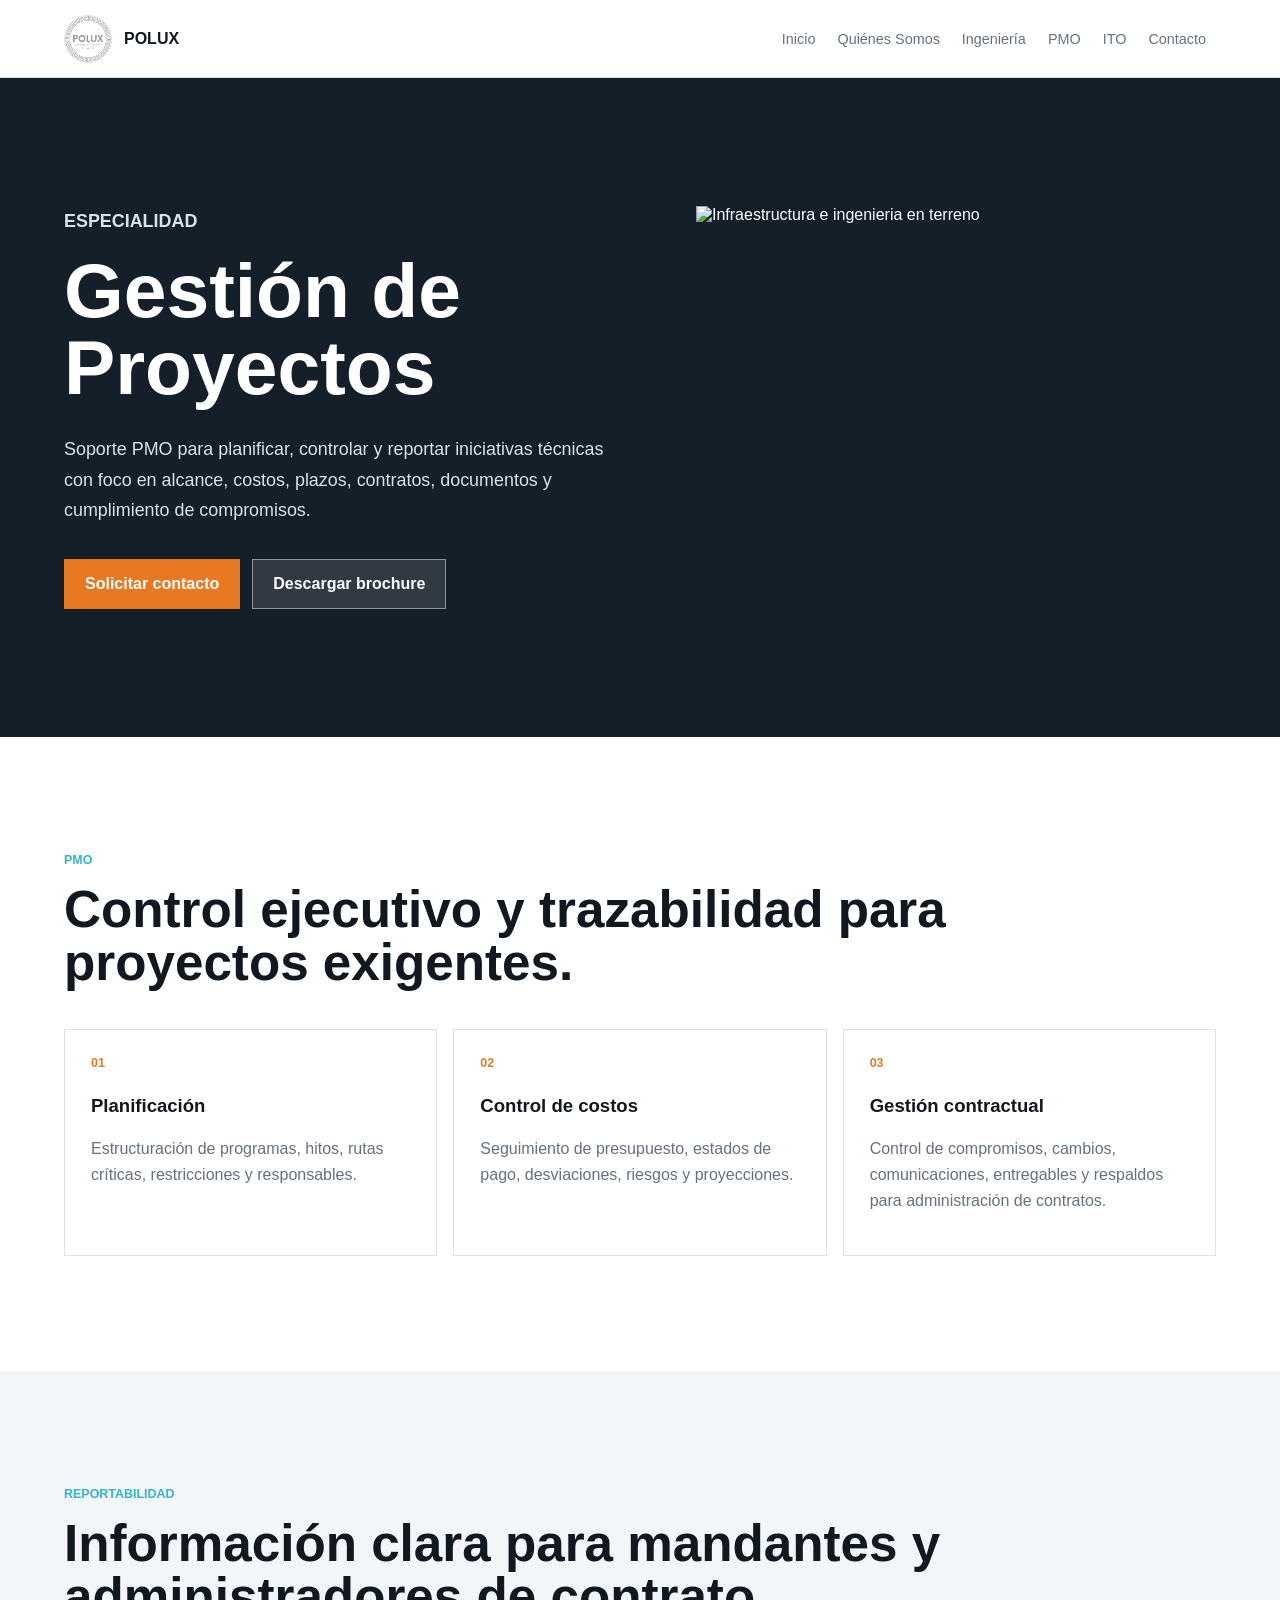
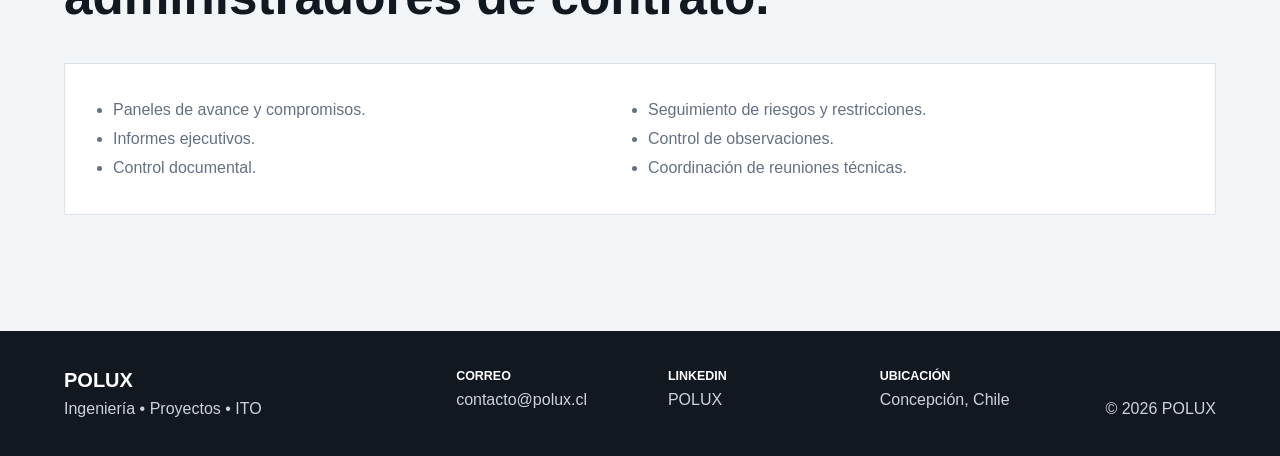
==== gestion-proyectos.html @ d5faa6ae "Elevar sitio a consultora corporativa" ====
<!doctype html>
<html lang="es">
  <head>
    <meta charset="UTF-8" />
    <meta name="viewport" content="width=device-width, initial-scale=1.0" />
    <meta name="description" content="Gestion de proyectos, PMO, planificacion, control de costos, gestion contractual y documental para proyectos industriales." />
    <meta property="og:title" content="Gesti&oacute;n de Proyectos | POLUX" />
    <meta property="og:description" content="PMO, control de costos, planificacion, gestion contractual y reportabilidad ejecutiva." />
    <meta property="og:type" content="website" />
    <meta property="og:url" content="https://polux-proyectos.vercel.app/gestion-proyectos.html" />
    <link rel="canonical" href="https://polux-proyectos.vercel.app/gestion-proyectos.html" />
    <link rel="icon" href="/favicon.svg" type="image/svg+xml" />
    <link rel="stylesheet" href="styles.css" />
    <title>Gesti&oacute;n de Proyectos | POLUX</title>
  </head>
  <body>
    <header class="site-header">
      <a class="brand" href="index.html#inicio" aria-label="Ir al inicio"><img src="Captura%20de%20pantalla%202025-06-12%20125804.jpg" alt="POLUX" /><span>POLUX</span></a>
      <nav aria-label="Navegacion principal"><a href="index.html#inicio">Inicio</a><a href="index.html#quienes-somos">Qui&eacute;nes Somos</a><a href="ingenieria.html">Ingenier&iacute;a</a><a href="gestion-proyectos.html">PMO</a><a href="ito.html">ITO</a><a href="index.html#contacto">Contacto</a></nav>
    </header>
    <main>
      <section class="service-page-hero">
        <div>
          <p class="eyebrow">Especialidad</p>
          <h1>Gesti&oacute;n de Proyectos</h1>
          <p>Soporte PMO para planificar, controlar y reportar iniciativas t&eacute;cnicas con foco en alcance, costos, plazos, contratos, documentos y cumplimiento de compromisos.</p>
          <div class="hero-actions"><a class="button primary" href="index.html#contacto">Solicitar contacto</a><a class="button secondary" href="brochure-polux.pdf" download>Descargar brochure</a></div>
        </div>
        <img src="https://images.pexels.com/photos/27151841/pexels-photo-27151841.jpeg?auto=compress&cs=tinysrgb&w=1200" alt="Infraestructura e ingenieria en terreno" />
      </section>
      <section class="section">
        <div class="section-heading"><p class="eyebrow">PMO</p><h2>Control ejecutivo y trazabilidad para proyectos exigentes.</h2></div>
        <div class="detail-grid">
          <article class="detail-card"><span>01</span><h3>Planificaci&oacute;n</h3><p>Estructuraci&oacute;n de programas, hitos, rutas cr&iacute;ticas, restricciones y responsables.</p></article>
          <article class="detail-card"><span>02</span><h3>Control de costos</h3><p>Seguimiento de presupuesto, estados de pago, desviaciones, riesgos y proyecciones.</p></article>
          <article class="detail-card"><span>03</span><h3>Gesti&oacute;n contractual</h3><p>Control de compromisos, cambios, comunicaciones, entregables y respaldos para administraci&oacute;n de contratos.</p></article>
        </div>
      </section>
      <section class="section deliverables-section">
        <div class="section-heading"><p class="eyebrow">Reportabilidad</p><h2>Informaci&oacute;n clara para mandantes y administradores de contrato.</h2></div>
        <ul class="deliverables-list">
          <li>Paneles de avance y compromisos.</li>
          <li>Informes ejecutivos.</li>
          <li>Control documental.</li>
          <li>Seguimiento de riesgos y restricciones.</li>
          <li>Control de observaciones.</li>
          <li>Coordinaci&oacute;n de reuniones t&eacute;cnicas.</li>
        </ul>
      </section>
    </main>
    <footer class="site-footer"><div class="footer-brand"><span>POLUX</span><p>Ingenier&iacute;a &bull; Proyectos &bull; ITO</p></div><div class="footer-grid"><div><strong>Correo</strong><a href="mailto:contacto@polux.cl">contacto@polux.cl</a></div><div><strong>LinkedIn</strong><span>POLUX</span></div><div><strong>Ubicaci&oacute;n</strong><span>Concepci&oacute;n, Chile</span></div></div><p class="copyright">&copy; 2026 POLUX</p></footer>
  </body>
</html>
---- styles.css ----
:root {
  --ink: #111820;
  --graphite: #202832;
  --muted: #647181;
  --line: #dce2e8;
  --surface: #ffffff;
  --soft: #f3f6f8;
  --blue: #0b3558;
  --blue-2: #124e7f;
  --cyan: #35b6c8;
  --orange: #e87922;
  --dark: #151f29;
  --shadow: 0 24px 70px rgba(17, 24, 32, 0.18);
}

* {
  box-sizing: border-box;
}

html {
  scroll-behavior: smooth;
}

body {
  background: var(--surface);
  color: var(--ink);
  font-family: "Segoe UI", Arial, Helvetica, sans-serif;
  margin: 0;
}

a {
  color: inherit;
  text-decoration: none;
}

img {
  display: block;
  max-width: 100%;
}

.site-header {
  align-items: center;
  background: rgba(255, 255, 255, 0.96);
  border-bottom: 1px solid var(--line);
  display: flex;
  gap: 24px;
  justify-content: space-between;
  min-height: 78px;
  padding: 12px clamp(20px, 5vw, 72px);
  position: sticky;
  top: 0;
  z-index: 20;
}

.brand {
  align-items: center;
  display: flex;
  flex: 0 0 auto;
  gap: 12px;
  font-weight: 800;
}

.brand img {
  border: 1px solid var(--line);
  border-radius: 50%;
  height: 48px;
  object-fit: cover;
  width: 48px;
}

.site-header nav {
  align-items: center;
  display: flex;
  flex-wrap: wrap;
  gap: 2px;
  justify-content: flex-end;
}

.site-header nav a {
  color: var(--muted);
  font-size: 0.9rem;
  padding: 10px;
}

.site-header nav a:hover {
  color: var(--blue);
}

.hero {
  display: grid;
  grid-template-columns: minmax(0, 1fr) minmax(282px, 392px);
  min-height: calc(108vh - 78px);
  overflow: hidden;
  padding: clamp(58px, 8vw, 112px) clamp(20px, 5vw, 72px) clamp(48px, 6vw, 80px);
  position: relative;
}

.hero-media,
.hero-overlay {
  inset: 0;
  position: absolute;
}

.hero-media img {
  filter: saturate(0.9) contrast(1.12);
  height: 100%;
  object-fit: cover;
  width: 100%;
}

.hero-overlay {
  background:
    linear-gradient(90deg, rgba(9, 17, 25, 0.95) 0%, rgba(9, 17, 25, 0.82) 48%, rgba(9, 17, 25, 0.48) 100%),
    linear-gradient(180deg, rgba(11, 53, 88, 0.04), rgba(11, 53, 88, 0.36));
}

.hero-content,
.hero-panel {
  animation: rise 560ms ease both;
  position: relative;
  z-index: 1;
}

.hero-content {
  align-self: center;
  max-width: 900px;
}

.eyebrow {
  color: var(--cyan);
  font-size: 0.78rem;
  font-weight: 800;
  margin: 0 0 16px;
  text-transform: uppercase;
}

h1,
h2,
h3,
p {
  margin-top: 0;
}

h1 {
  color: #fff;
  font-size: clamp(4.2rem, 13vw, 10.5rem);
  letter-spacing: 0;
  line-height: 0.82;
  margin-bottom: 28px;
  max-width: 960px;
}

.hero-title {
  color: #fff;
  font-size: clamp(1.55rem, 3.1vw, 3rem);
  font-weight: 800;
  line-height: 1.08;
  margin-bottom: 22px;
  max-width: 860px;
}

h2 {
  color: var(--ink);
  font-size: clamp(2rem, 4vw, 3.25rem);
  line-height: 1.04;
  margin-bottom: 0;
}

h3 {
  font-size: 1.16rem;
  line-height: 1.28;
}

.lead {
  color: #edf3f8;
  font-size: clamp(1.08rem, 1.8vw, 1.35rem);
  line-height: 1.62;
  max-width: 720px;
}

.hero-actions {
  display: flex;
  flex-wrap: wrap;
  gap: 12px;
  margin-top: 34px;
}

.button,
.contact-form button {
  border: 1px solid transparent;
  cursor: pointer;
  display: inline-flex;
  font-weight: 800;
  justify-content: center;
  min-height: 48px;
  padding: 15px 20px;
  transition: transform 180ms ease, background 180ms ease, border-color 180ms ease;
}

.button.primary,
.contact-form button {
  background: var(--orange);
  color: #fff;
}

.button.secondary {
  background: rgba(255, 255, 255, 0.12);
  border-color: rgba(255, 255, 255, 0.45);
  color: #fff;
}

.button:hover,
.contact-form button:hover {
  transform: translateY(-1px);
}

.hero-panel {
  align-self: end;
  background: rgba(255, 255, 255, 0.94);
  border: 1px solid rgba(255, 255, 255, 0.7);
  box-shadow: var(--shadow);
  padding: 24px;
}

.hero-panel img {
  border-radius: 50%;
  filter: grayscale(1);
  height: 106px;
  margin-bottom: 20px;
  object-fit: cover;
  width: 106px;
}

.hero-panel p {
  color: var(--dark);
  font-size: 1.14rem;
  font-weight: 800;
  line-height: 1.3;
}

.hero-panel dl {
  border-top: 1px solid var(--line);
  margin: 20px 0 0;
  padding-top: 12px;
}

.hero-panel div {
  display: grid;
  gap: 10px;
  grid-template-columns: 96px 1fr;
  padding: 10px 0;
}

.hero-panel dt {
  color: var(--blue);
  font-size: 0.75rem;
  font-weight: 800;
  text-transform: uppercase;
}

.hero-panel dd {
  color: var(--muted);
  margin: 0;
}

.section,
.ito-section,
.contact-section {
  padding: clamp(66px, 9vw, 116px) clamp(20px, 5vw, 72px);
}

.capability-strip {
  background: var(--ink);
  color: #fff;
  display: grid;
  grid-template-columns: repeat(3, minmax(0, 1fr));
  padding: 0 clamp(20px, 5vw, 72px);
}

.capability-strip article {
  border-left: 1px solid rgba(255, 255, 255, 0.13);
  min-height: 172px;
  padding: 32px 28px;
}

.capability-strip article:last-child {
  border-right: 1px solid rgba(255, 255, 255, 0.13);
}

.capability-strip span {
  color: var(--cyan);
  display: block;
  font-size: 0.8rem;
  font-weight: 800;
  margin-bottom: 18px;
  text-transform: uppercase;
}

.capability-strip p {
  color: #d7e0e9;
  line-height: 1.58;
  margin: 0 0 20px;
}

.capability-strip a,
.text-link {
  color: var(--cyan);
  font-weight: 800;
}

.about-section {
  align-items: start;
  background: var(--surface);
  display: grid;
  gap: clamp(34px, 6vw, 82px);
  grid-template-columns: minmax(0, 0.94fr) minmax(300px, 0.9fr);
}

.text-block {
  border-left: 4px solid var(--orange);
  color: var(--muted);
  font-size: 1.06rem;
  line-height: 1.78;
  padding-left: 28px;
}

.section-heading {
  margin-bottom: 40px;
  max-width: 930px;
}

.what-section,
.leadership-section,
.principles-section,
.services-section,
.method-section {
  background: var(--soft);
}

.leadership-card {
  background: #fff;
  border: 1px solid var(--line);
  display: grid;
  gap: 28px;
  grid-template-columns: minmax(220px, 0.45fr) minmax(0, 1fr);
  padding: clamp(26px, 4vw, 42px);
}

.leadership-card span {
  color: var(--orange);
  display: block;
  font-size: 0.78rem;
  font-weight: 800;
  margin-bottom: 18px;
  text-transform: uppercase;
}

.leadership-card p {
  color: var(--muted);
  font-size: 1.04rem;
  line-height: 1.72;
  margin: 0;
}

.principles-grid,
.what-grid,
.service-groups,
.sector-grid,
.experience-list,
.advantages-grid {
  display: grid;
  gap: 16px;
}

.principles-grid {
  grid-template-columns: repeat(4, minmax(0, 1fr));
}

.what-grid {
  grid-template-columns: repeat(3, minmax(0, 1fr));
}

.what-grid article {
  background: #fff;
  border: 1px solid var(--line);
  min-height: 250px;
  padding: 30px;
}

.what-grid span {
  color: var(--orange);
  display: block;
  font-size: 0.82rem;
  font-weight: 800;
  margin-bottom: 28px;
}

.what-grid p {
  color: var(--muted);
  line-height: 1.62;
  margin-bottom: 0;
}

.principle-card {
  background: #fff;
  border: 1px solid var(--line);
  min-height: 142px;
  padding: 24px;
  transition: transform 180ms ease, box-shadow 180ms ease;
}

.principle-card:hover,
.service-group:hover,
.sector-grid article:hover,
.advantages-grid article:hover {
  box-shadow: 0 16px 34px rgba(17, 24, 32, 0.09);
  transform: translateY(-2px);
}

.principle-card.featured {
  background: var(--dark);
  color: #fff;
  grid-column: span 2;
  min-height: 260px;
}

.mission-card {
  border-top: 5px solid var(--orange);
}

.vision-card {
  border-top: 5px solid var(--cyan);
}

.principle-card span {
  color: var(--orange);
  display: block;
  font-size: 0.78rem;
  font-weight: 800;
  margin-bottom: 22px;
  text-transform: uppercase;
}

.principle-card h3 {
  margin-bottom: 0;
}

.principle-card p {
  color: #e4ebf2;
  font-size: 1.24rem;
  line-height: 1.52;
  margin: 0;
}

.service-groups {
  grid-template-columns: repeat(2, minmax(0, 1fr));
}

.service-group {
  background: #fff;
  border: 1px solid var(--line);
  display: grid;
  gap: 24px;
  grid-template-columns: minmax(160px, 0.55fr) minmax(0, 1fr);
  min-height: 280px;
  padding: 30px;
  transition: transform 180ms ease, box-shadow 180ms ease;
}

.service-number {
  color: var(--orange);
  display: block;
  font-size: 0.82rem;
  font-weight: 800;
  margin-bottom: 24px;
}

.service-group ul {
  border-left: 1px solid var(--line);
  color: var(--muted);
  line-height: 1.6;
  list-style: none;
  margin: 0;
  padding: 0 0 0 24px;
}

.service-group li {
  border-bottom: 1px solid #edf1f4;
  padding: 9px 0;
}

.service-group li:last-child {
  border-bottom: 0;
}

.service-group .text-link {
  align-self: end;
  grid-column: 1 / -1;
}

.ito-section {
  background:
    linear-gradient(135deg, rgba(17, 24, 32, 0.96), rgba(32, 40, 50, 0.92)),
    var(--graphite);
  color: #fff;
  display: grid;
  gap: clamp(28px, 6vw, 72px);
  grid-template-columns: minmax(0, 1fr) minmax(280px, 500px);
}

.ito-section h2 {
  color: #fff;
}

.ito-content p {
  color: #d9e1ea;
  font-size: 1.06rem;
  line-height: 1.72;
  max-width: 780px;
}

.ito-list {
  display: flex;
  flex-wrap: wrap;
  gap: 10px;
  margin-top: 28px;
}

.ito-list span {
  background: rgba(255, 255, 255, 0.09);
  border: 1px solid rgba(255, 255, 255, 0.18);
  color: #fff;
  padding: 10px 12px;
}

.ito-list span:nth-child(3),
.ito-list span:nth-child(5),
.ito-list span:nth-child(7) {
  border-color: rgba(53, 182, 200, 0.5);
}

.ito-media {
  border: 1px solid rgba(255, 255, 255, 0.14);
  min-height: 440px;
  overflow: hidden;
}

.ito-media img {
  height: 100%;
  object-fit: cover;
  width: 100%;
}

.sectors-section,
.advantages-section {
  background: #fff;
}

.sector-grid {
  grid-template-columns: repeat(3, minmax(0, 1fr));
}

.sector-grid article {
  background:
    linear-gradient(135deg, rgba(11, 53, 88, 0.92), rgba(32, 40, 50, 0.94)),
    var(--dark);
  color: #fff;
  min-height: 178px;
  padding: 26px;
  transition: transform 180ms ease, box-shadow 180ms ease;
}

.sector-grid span {
  display: block;
  font-size: 2rem;
  margin-bottom: 34px;
}

.sector-grid h3 {
  margin-bottom: 0;
}

.experience-section {
  align-items: stretch;
  background: var(--soft);
  display: grid;
  gap: clamp(28px, 5vw, 64px);
  grid-template-columns: minmax(280px, 0.82fr) minmax(0, 1fr);
}

.experience-media {
  min-height: 520px;
  overflow: hidden;
}

.experience-media img {
  height: 100%;
  object-fit: cover;
  width: 100%;
}

.experience-copy {
  align-self: center;
}

.experience-copy p {
  color: var(--muted);
  font-size: 1.06rem;
  line-height: 1.72;
  max-width: 760px;
}

.experience-list {
  grid-template-columns: repeat(2, minmax(0, 1fr));
  margin-top: 28px;
}

.experience-list article {
  background: #fff;
  border-left: 4px solid var(--cyan);
  color: var(--dark);
  min-height: 168px;
  padding: 20px;
}

.experience-list h3 {
  font-size: 1.02rem;
  margin-bottom: 12px;
}

.experience-list p {
  color: var(--muted);
  font-size: 0.94rem;
  line-height: 1.56;
  margin: 0;
}

.method-line {
  counter-reset: step;
  display: grid;
  gap: 0;
  grid-template-columns: repeat(5, minmax(0, 1fr));
}

.method-line article {
  background: #fff;
  border: 1px solid var(--line);
  min-height: 154px;
  padding: 24px;
  position: relative;
}

.method-line article:nth-child(4)::after {
  background: var(--cyan);
}

.method-line article::after {
  background: var(--orange);
  content: "";
  height: 3px;
  left: 24px;
  position: absolute;
  right: 24px;
  top: 68px;
}

.method-line strong {
  color: var(--blue);
  display: block;
  font-size: 0.84rem;
  margin-bottom: 52px;
}

.method-line span {
  display: block;
  font-weight: 800;
  line-height: 1.28;
}

.advantages-grid {
  grid-template-columns: repeat(3, minmax(0, 1fr));
}

.advantages-grid article {
  background: var(--soft);
  border: 1px solid var(--line);
  color: var(--dark);
  font-size: 1.1rem;
  font-weight: 800;
  min-height: 134px;
  padding: 24px;
  transition: transform 180ms ease, box-shadow 180ms ease;
}

.evidence-section {
  background: #fff;
}

.evidence-grid {
  display: grid;
  gap: 18px;
  grid-template-columns: repeat(3, minmax(0, 1fr));
}

.evidence-grid article {
  border: 1px solid var(--line);
  background: var(--soft);
}

.evidence-grid img {
  aspect-ratio: 16 / 10;
  height: auto;
  object-fit: cover;
  width: 100%;
}

.evidence-grid h3,
.evidence-grid p {
  padding-left: 22px;
  padding-right: 22px;
}

.evidence-grid h3 {
  margin-top: 22px;
}

.evidence-grid p {
  color: var(--muted);
  line-height: 1.56;
  padding-bottom: 24px;
}

.service-page-hero {
  background: var(--dark);
  color: #fff;
  display: grid;
  gap: clamp(28px, 5vw, 72px);
  grid-template-columns: minmax(0, 1fr) minmax(280px, 520px);
  padding: clamp(72px, 10vw, 132px) clamp(20px, 5vw, 72px);
}

.service-page-hero h1 {
  font-size: clamp(2.6rem, 6vw, 5.1rem);
  line-height: 1;
}

.service-page-hero p {
  color: #d9e1ea;
  font-size: 1.12rem;
  line-height: 1.7;
  max-width: 760px;
}

.service-page-hero img {
  height: 100%;
  min-height: 360px;
  object-fit: cover;
  width: 100%;
}

.detail-grid {
  display: grid;
  gap: 16px;
  grid-template-columns: repeat(3, minmax(0, 1fr));
}

.detail-card {
  background: #fff;
  border: 1px solid var(--line);
  min-height: 210px;
  padding: 26px;
}

.detail-card span {
  color: var(--orange);
  display: block;
  font-size: 0.78rem;
  font-weight: 800;
  margin-bottom: 24px;
}

.detail-card p {
  color: var(--muted);
  line-height: 1.6;
}

.deliverables-section {
  background: var(--soft);
}

.deliverables-list {
  background: #fff;
  border: 1px solid var(--line);
  color: var(--muted);
  columns: 2;
  line-height: 1.8;
  margin: 0;
  padding: 32px 48px;
}

.contact-section {
  align-items: start;
  background: linear-gradient(180deg, #fff, #f7f9fb);
  display: grid;
  gap: clamp(32px, 6vw, 82px);
  grid-template-columns: minmax(0, 0.82fr) minmax(320px, 1fr);
}

.contact-copy {
  position: sticky;
  top: 116px;
}

.contact-copy p {
  color: var(--muted);
  line-height: 1.64;
}

.contact-form {
  background: #fff;
  border: 1px solid var(--line);
  box-shadow: 0 18px 44px rgba(17, 24, 32, 0.08);
  display: grid;
  gap: 18px;
  grid-template-columns: repeat(2, minmax(0, 1fr));
  padding: clamp(24px, 4vw, 38px);
}

.contact-form label {
  color: var(--dark);
  display: grid;
  font-size: 0.9rem;
  font-weight: 800;
  gap: 8px;
}

.contact-form .full,
.contact-form button {
  grid-column: 1 / -1;
}

.contact-form input,
.contact-form select,
.contact-form textarea {
  background: var(--soft);
  border: 1px solid #cfd6df;
  color: var(--ink);
  font: inherit;
  min-height: 48px;
  padding: 12px;
  width: 100%;
}

.contact-form textarea {
  resize: vertical;
}

.contact-form input:focus,
.contact-form select:focus,
.contact-form textarea:focus {
  border-color: var(--blue);
  outline: 3px solid rgba(53, 182, 200, 0.2);
}

.site-footer {
  background: var(--ink);
  color: #fff;
  display: grid;
  gap: 32px;
  grid-template-columns: minmax(220px, 0.7fr) minmax(0, 1.2fr) auto;
  padding: 38px clamp(20px, 5vw, 72px);
}

.footer-brand span {
  display: block;
  font-size: 1.25rem;
  font-weight: 800;
  margin-bottom: 8px;
}

.footer-brand p,
.copyright {
  color: #cbd3dd;
  margin: 0;
}

.footer-grid {
  display: grid;
  gap: 18px;
  grid-template-columns: repeat(3, minmax(0, 1fr));
}

.footer-grid strong {
  color: #fff;
  display: block;
  font-size: 0.78rem;
  margin-bottom: 8px;
  text-transform: uppercase;
}

.footer-grid a,
.footer-grid span {
  color: #cbd3dd;
}

.copyright {
  align-self: end;
  white-space: nowrap;
}

@keyframes rise {
  from {
    opacity: 0;
    transform: translateY(14px);
  }
  to {
    opacity: 1;
    transform: translateY(0);
  }
}

@media (max-width: 1050px) {
  .site-header {
    align-items: flex-start;
    flex-direction: column;
    gap: 10px;
    position: static;
  }

  .site-header nav {
    justify-content: flex-start;
  }

  .hero,
  .about-section,
  .ito-section,
  .experience-section,
  .contact-section,
  .site-footer,
  .capability-strip,
  .leadership-card,
  .service-page-hero {
    grid-template-columns: 1fr;
  }

  .hero {
    min-height: auto;
  }

  .capability-strip {
    padding-bottom: 0;
    padding-top: 0;
  }

  .capability-strip article,
  .capability-strip article:last-child {
    border-left: 0;
    border-right: 0;
    border-top: 1px solid rgba(255, 255, 255, 0.13);
  }

  .hero-panel {
    align-self: start;
    max-width: 560px;
  }

  .principles-grid,
  .what-grid,
  .service-groups,
  .sector-grid,
  .advantages-grid,
  .evidence-grid,
  .detail-grid {
    grid-template-columns: repeat(2, minmax(0, 1fr));
  }

  .method-line {
    grid-template-columns: 1fr;
  }

  .method-line article::after {
    left: 24px;
    right: auto;
    top: 24px;
    bottom: 24px;
    height: auto;
    width: 3px;
  }

  .method-line strong,
  .method-line span {
    margin-left: 24px;
  }

  .method-line strong {
    margin-bottom: 20px;
  }

  .contact-copy {
    position: static;
  }

  .footer-grid {
    grid-template-columns: repeat(2, minmax(0, 1fr));
  }
}

@media (max-width: 680px) {
  .section,
  .ito-section,
  .contact-section {
    padding-bottom: 58px;
    padding-top: 58px;
  }

  .site-header nav a {
    padding-left: 0;
    padding-right: 10px;
  }

  .hero-actions,
  .button {
    width: 100%;
  }

  h1 {
    font-size: clamp(2.45rem, 13vw, 3.7rem);
  }

  h2 {
    font-size: clamp(1.78rem, 8.8vw, 2.45rem);
  }

  .hero-panel div,
  .service-group,
  .contact-form {
    grid-template-columns: 1fr;
  }

  .service-group ul {
    border-left: 0;
    border-top: 1px solid var(--line);
    padding: 18px 0 0;
  }

  .principles-grid,
  .principle-card.featured,
  .what-grid,
  .service-groups,
  .sector-grid,
  .experience-list,
  .advantages-grid,
  .evidence-grid,
  .detail-grid,
  .footer-grid {
    grid-column: auto;
    grid-template-columns: 1fr;
  }

  .ito-media,
  .experience-media {
    min-height: 300px;
  }

  .experience-list article,
  .what-grid article,
  .principle-card,
  .advantages-grid article {
    min-height: auto;
  }

  .copyright {
    white-space: normal;
  }

  .deliverables-list {
    columns: 1;
    padding: 26px;
  }
}
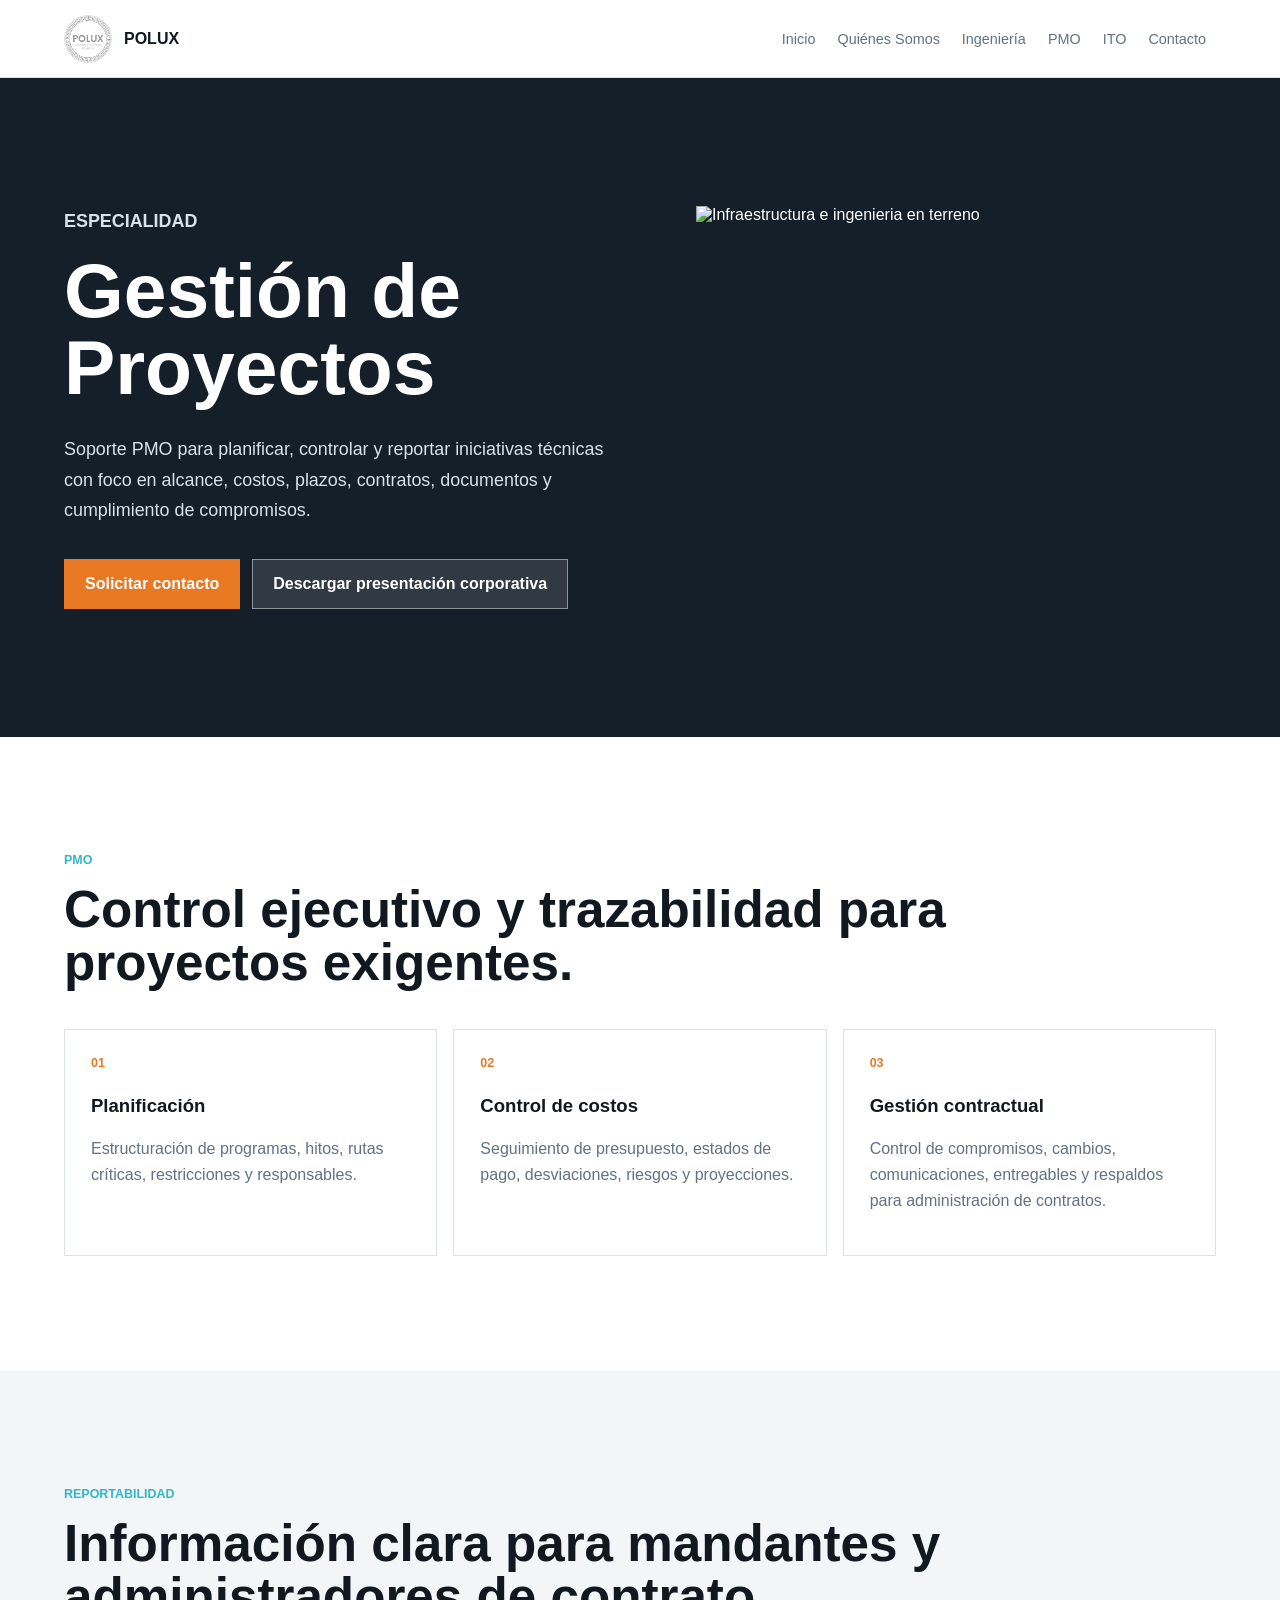
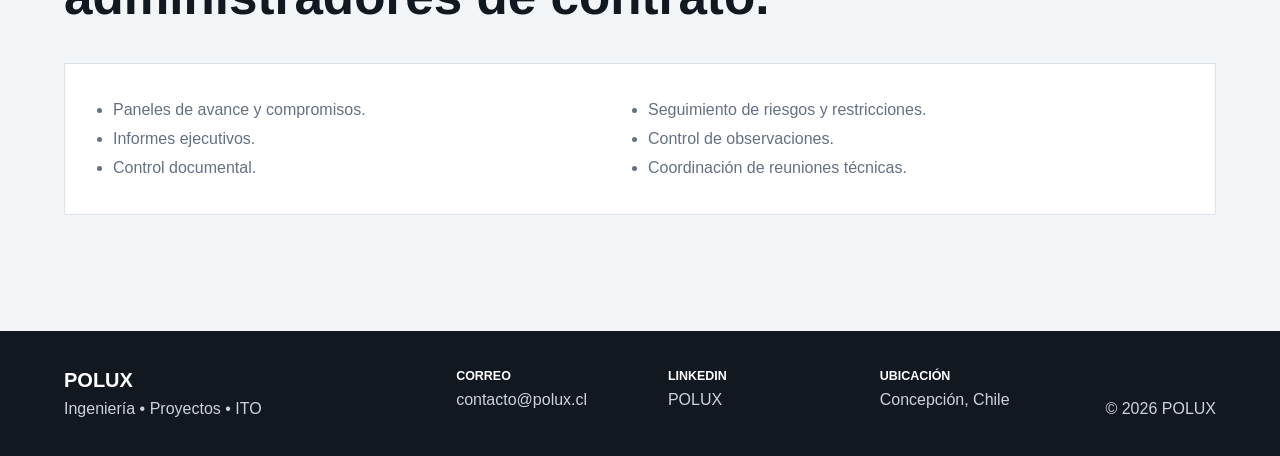
==== commit fdd73d98: "Pulir calidad premium corporativa" ====
--- a/gestion-proyectos.html
+++ b/gestion-proyectos.html
@@ -24,7 +24,7 @@
           <p class="eyebrow">Especialidad</p>
           <h1>Gesti&oacute;n de Proyectos</h1>
           <p>Soporte PMO para planificar, controlar y reportar iniciativas t&eacute;cnicas con foco en alcance, costos, plazos, contratos, documentos y cumplimiento de compromisos.</p>
-          <div class="hero-actions"><a class="button primary" href="index.html#contacto">Solicitar contacto</a><a class="button secondary" href="brochure-polux.pdf" download>Descargar brochure</a></div>
+          <div class="hero-actions"><a class="button primary" href="index.html#contacto">Solicitar contacto</a><a class="button secondary" href="brochure-polux.pdf" download>Descargar presentaci&oacute;n corporativa</a></div>
         </div>
         <img src="https://images.pexels.com/photos/27151841/pexels-photo-27151841.jpeg?auto=compress&cs=tinysrgb&w=1200" alt="Infraestructura e ingenieria en terreno" />
       </section>
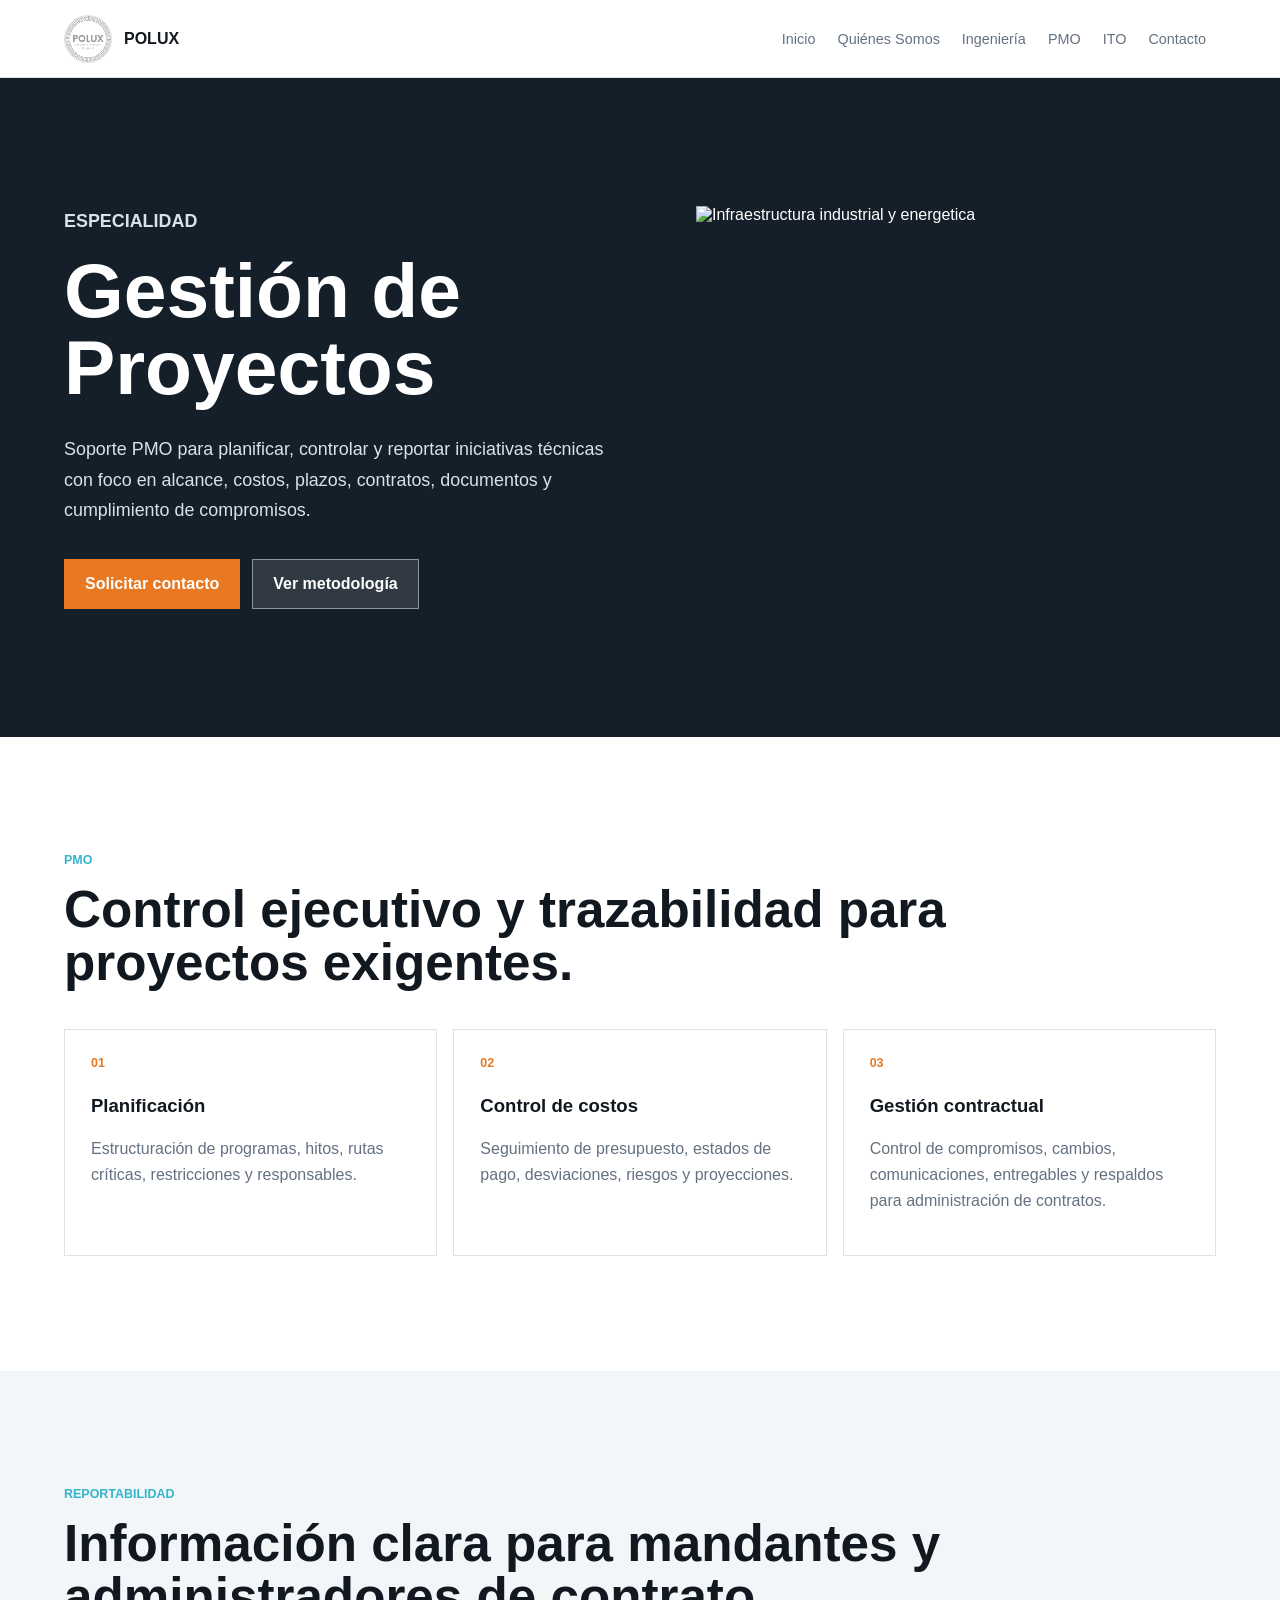
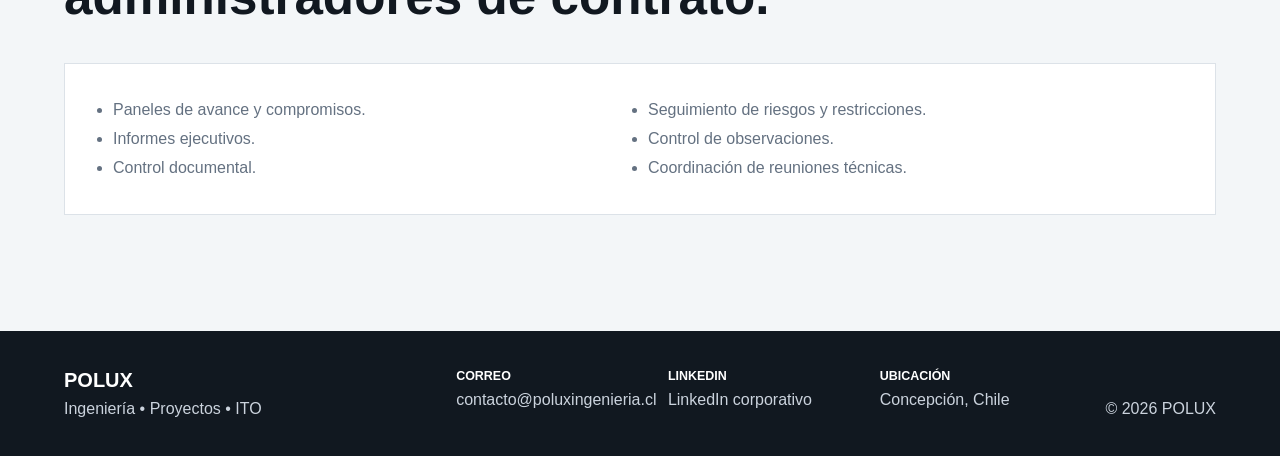
==== commit 4b198c3b: "Pulir credibilidad corporativa y dominio propio" ====
--- a/gestion-proyectos.html
+++ b/gestion-proyectos.html
@@ -7,8 +7,8 @@
     <meta property="og:title" content="Gesti&oacute;n de Proyectos | POLUX" />
     <meta property="og:description" content="PMO, control de costos, planificacion, gestion contractual y reportabilidad ejecutiva." />
     <meta property="og:type" content="website" />
-    <meta property="og:url" content="https://polux-proyectos.vercel.app/gestion-proyectos.html" />
-    <link rel="canonical" href="https://polux-proyectos.vercel.app/gestion-proyectos.html" />
+    <meta property="og:url" content="https://poluxingenieria.cl/gestion-proyectos.html" />
+    <link rel="canonical" href="https://poluxingenieria.cl/gestion-proyectos.html" />
     <link rel="icon" href="/favicon.svg" type="image/svg+xml" />
     <link rel="stylesheet" href="styles.css" />
     <title>Gesti&oacute;n de Proyectos | POLUX</title>
@@ -24,9 +24,9 @@
           <p class="eyebrow">Especialidad</p>
           <h1>Gesti&oacute;n de Proyectos</h1>
           <p>Soporte PMO para planificar, controlar y reportar iniciativas t&eacute;cnicas con foco en alcance, costos, plazos, contratos, documentos y cumplimiento de compromisos.</p>
-          <div class="hero-actions"><a class="button primary" href="index.html#contacto">Solicitar contacto</a><a class="button secondary" href="brochure-polux.pdf" download>Descargar presentaci&oacute;n corporativa</a></div>
+          <div class="hero-actions"><a class="button primary" href="index.html#contacto">Solicitar contacto</a><a class="button secondary" href="index.html#metodologia">Ver metodolog&iacute;a</a></div>
         </div>
-        <img src="https://images.pexels.com/photos/27151841/pexels-photo-27151841.jpeg?auto=compress&cs=tinysrgb&w=1200" alt="Infraestructura e ingenieria en terreno" />
+        <img src="https://images.pexels.com/photos/162568/oil-rig-sea-oil-platform-water-162568.jpeg?auto=compress&cs=tinysrgb&w=1200" alt="Infraestructura industrial y energetica" />
       </section>
       <section class="section">
         <div class="section-heading"><p class="eyebrow">PMO</p><h2>Control ejecutivo y trazabilidad para proyectos exigentes.</h2></div>
@@ -48,6 +48,6 @@
         </ul>
       </section>
     </main>
-    <footer class="site-footer"><div class="footer-brand"><span>POLUX</span><p>Ingenier&iacute;a &bull; Proyectos &bull; ITO</p></div><div class="footer-grid"><div><strong>Correo</strong><a href="mailto:contacto@polux.cl">contacto@polux.cl</a></div><div><strong>LinkedIn</strong><span>POLUX</span></div><div><strong>Ubicaci&oacute;n</strong><span>Concepci&oacute;n, Chile</span></div></div><p class="copyright">&copy; 2026 POLUX</p></footer>
+    <footer class="site-footer"><div class="footer-brand"><span>POLUX</span><p>Ingenier&iacute;a &bull; Proyectos &bull; ITO</p></div><div class="footer-grid"><div><strong>Correo</strong><a href="mailto:contacto@poluxingenieria.cl">contacto@poluxingenieria.cl</a></div><div><strong>LinkedIn</strong><span>LinkedIn corporativo</span></div><div><strong>Ubicaci&oacute;n</strong><span>Concepci&oacute;n, Chile</span></div></div><p class="copyright">&copy; 2026 POLUX</p></footer>
   </body>
 </html>
--- a/styles.css
+++ b/styles.css
@@ -203,10 +203,15 @@
   color: #fff;
 }
 
-.button.secondary {
+.button.secondary,
+.button.tertiary {
   background: rgba(255, 255, 255, 0.12);
   border-color: rgba(255, 255, 255, 0.45);
   color: #fff;
+}
+
+.button.tertiary {
+  background: transparent;
 }
 
 .button:hover,
@@ -330,36 +335,10 @@
 }
 
 .what-section,
-.leadership-section,
 .principles-section,
 .services-section,
 .method-section {
   background: var(--soft);
-}
-
-.leadership-card {
-  background: #fff;
-  border: 1px solid var(--line);
-  display: grid;
-  gap: 28px;
-  grid-template-columns: minmax(220px, 0.45fr) minmax(0, 1fr);
-  padding: clamp(26px, 4vw, 42px);
-}
-
-.leadership-card span {
-  color: var(--orange);
-  display: block;
-  font-size: 0.78rem;
-  font-weight: 800;
-  margin-bottom: 18px;
-  text-transform: uppercase;
-}
-
-.leadership-card p {
-  color: var(--muted);
-  font-size: 1.04rem;
-  line-height: 1.72;
-  margin: 0;
 }
 
 .principles-grid,
@@ -814,6 +793,20 @@
 .contact-copy p {
   color: var(--muted);
   line-height: 1.64;
+}
+
+.contact-actions {
+  display: flex;
+  flex-wrap: wrap;
+  gap: 12px;
+  margin-top: 28px;
+}
+
+.contact-actions a {
+  border: 1px solid var(--line);
+  color: var(--blue);
+  font-weight: 800;
+  padding: 12px 14px;
 }
 
 .contact-form {
@@ -938,7 +931,6 @@
   .contact-section,
   .site-footer,
   .capability-strip,
-  .leadership-card,
   .service-page-hero {
     grid-template-columns: 1fr;
   }
@@ -1019,8 +1011,13 @@
   }
 
   .hero-actions,
-  .button {
+  .button,
+  .contact-actions a {
     width: 100%;
+  }
+
+  .contact-actions {
+    gap: 10px;
   }
 
   h1 {
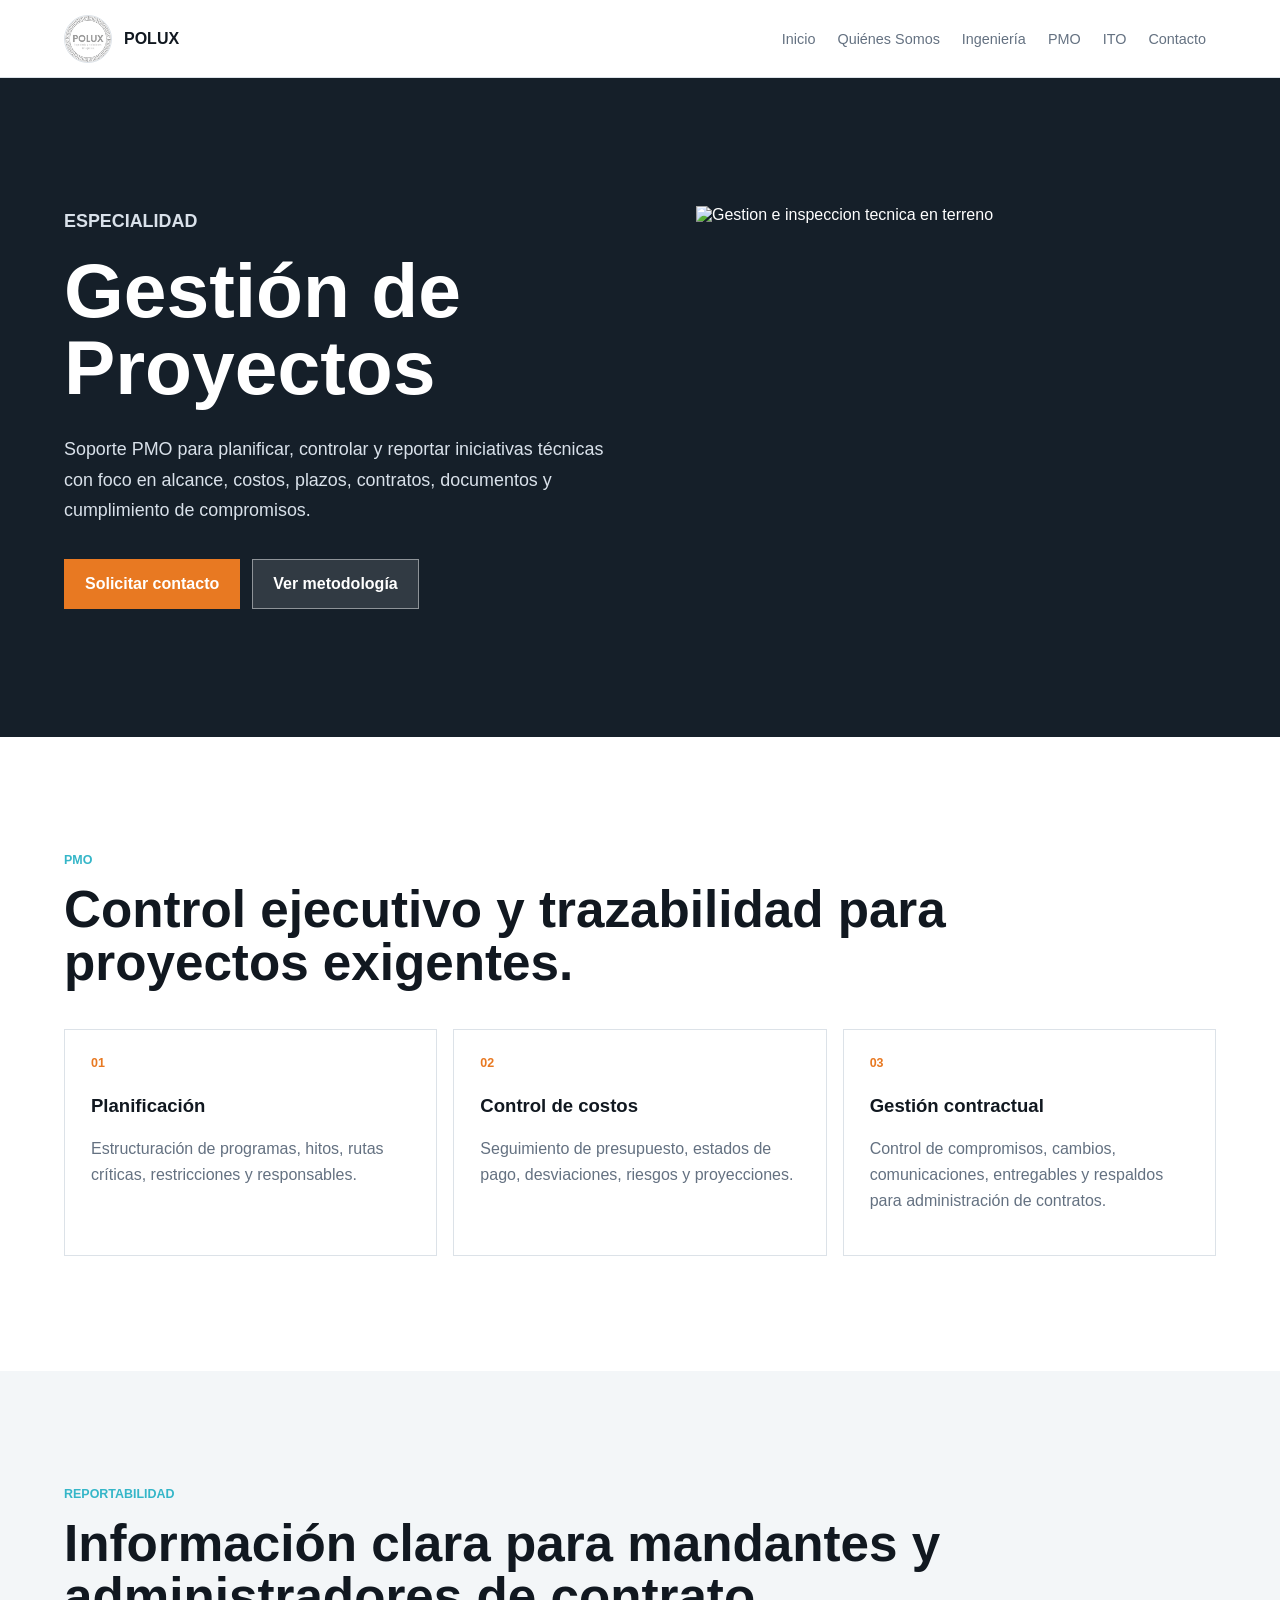
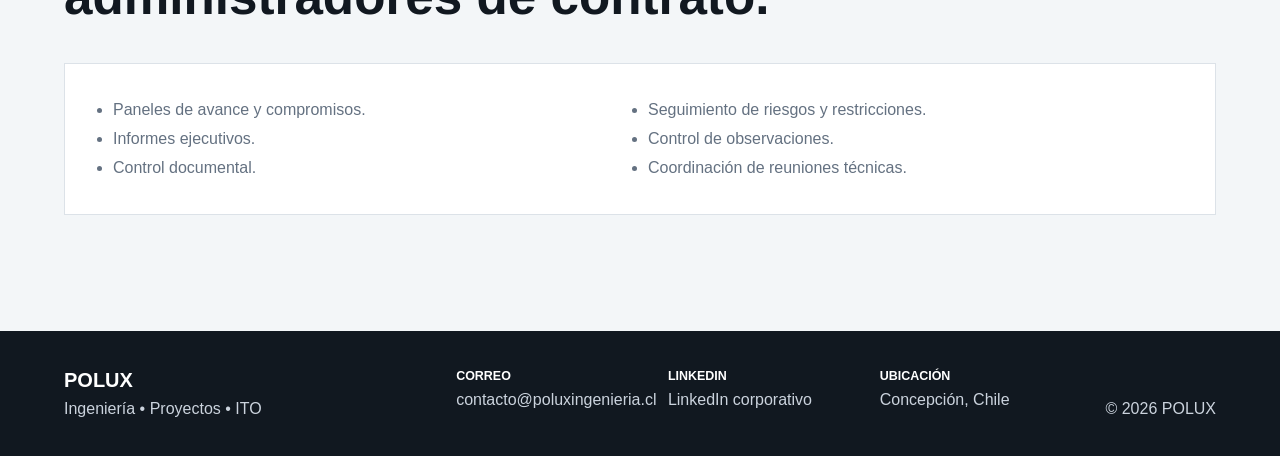
==== commit e8e7d115: "Ordenar fotografias corporativas del sitio" ====
--- a/gestion-proyectos.html
+++ b/gestion-proyectos.html
@@ -26,7 +26,7 @@
           <p>Soporte PMO para planificar, controlar y reportar iniciativas t&eacute;cnicas con foco en alcance, costos, plazos, contratos, documentos y cumplimiento de compromisos.</p>
           <div class="hero-actions"><a class="button primary" href="index.html#contacto">Solicitar contacto</a><a class="button secondary" href="index.html#metodologia">Ver metodolog&iacute;a</a></div>
         </div>
-        <img src="https://images.pexels.com/photos/162568/oil-rig-sea-oil-platform-water-162568.jpeg?auto=compress&cs=tinysrgb&w=1200" alt="Infraestructura industrial y energetica" />
+        <img src="https://images.pexels.com/photos/8961004/pexels-photo-8961004.jpeg?auto=compress&cs=tinysrgb&w=1200" alt="Gestion e inspeccion tecnica en terreno" />
       </section>
       <section class="section">
         <div class="section-heading"><p class="eyebrow">PMO</p><h2>Control ejecutivo y trazabilidad para proyectos exigentes.</h2></div>
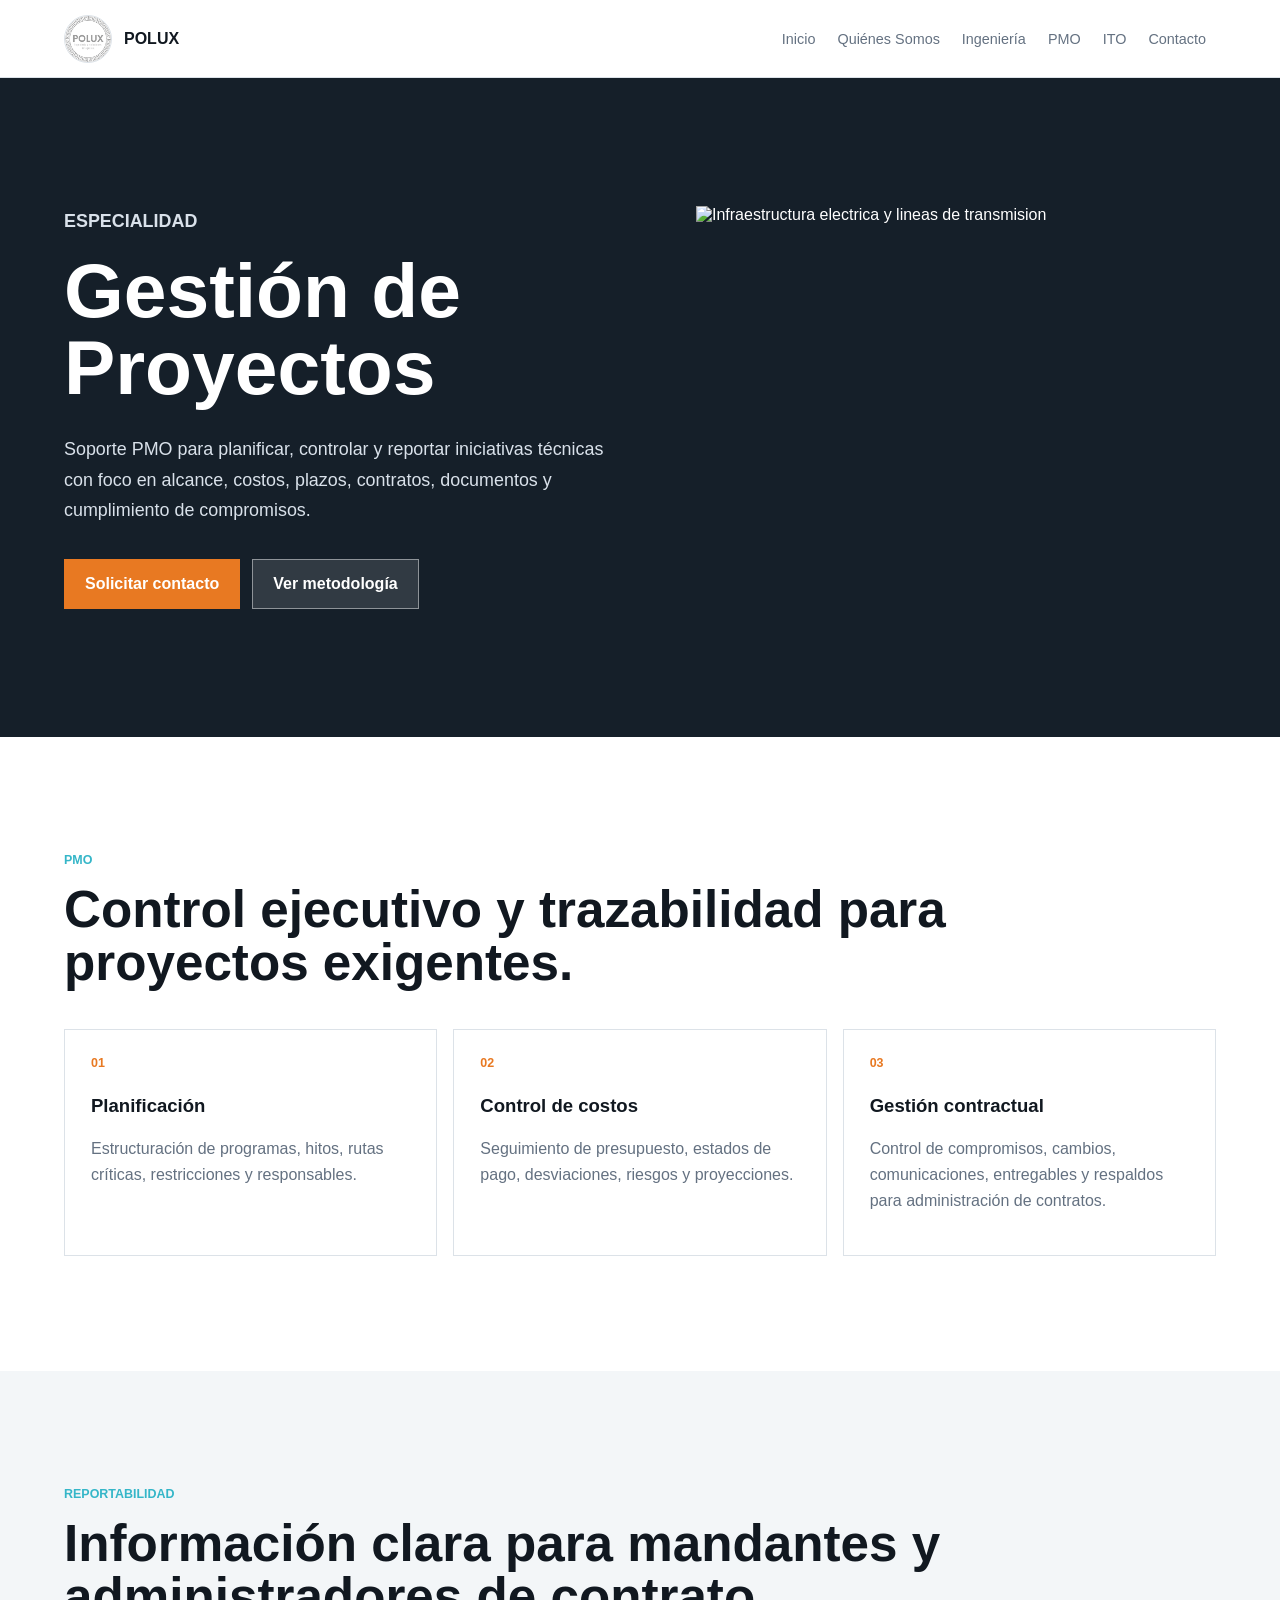
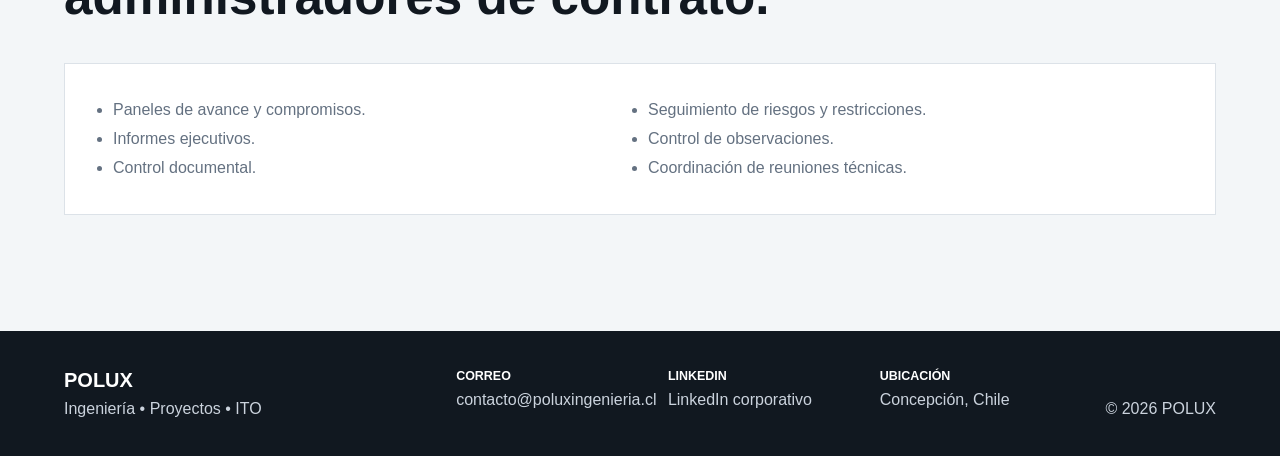
==== commit 7802cc90: "Reemplazar fotos con EPP cuestionable" ====
--- a/gestion-proyectos.html
+++ b/gestion-proyectos.html
@@ -26,7 +26,7 @@
           <p>Soporte PMO para planificar, controlar y reportar iniciativas t&eacute;cnicas con foco en alcance, costos, plazos, contratos, documentos y cumplimiento de compromisos.</p>
           <div class="hero-actions"><a class="button primary" href="index.html#contacto">Solicitar contacto</a><a class="button secondary" href="index.html#metodologia">Ver metodolog&iacute;a</a></div>
         </div>
-        <img src="https://images.pexels.com/photos/8961004/pexels-photo-8961004.jpeg?auto=compress&cs=tinysrgb&w=1200" alt="Gestion e inspeccion tecnica en terreno" />
+        <img src="https://images.pexels.com/photos/25537595/pexels-photo-25537595.jpeg?auto=compress&cs=tinysrgb&w=1200" alt="Infraestructura electrica y lineas de transmision" />
       </section>
       <section class="section">
         <div class="section-heading"><p class="eyebrow">PMO</p><h2>Control ejecutivo y trazabilidad para proyectos exigentes.</h2></div>
